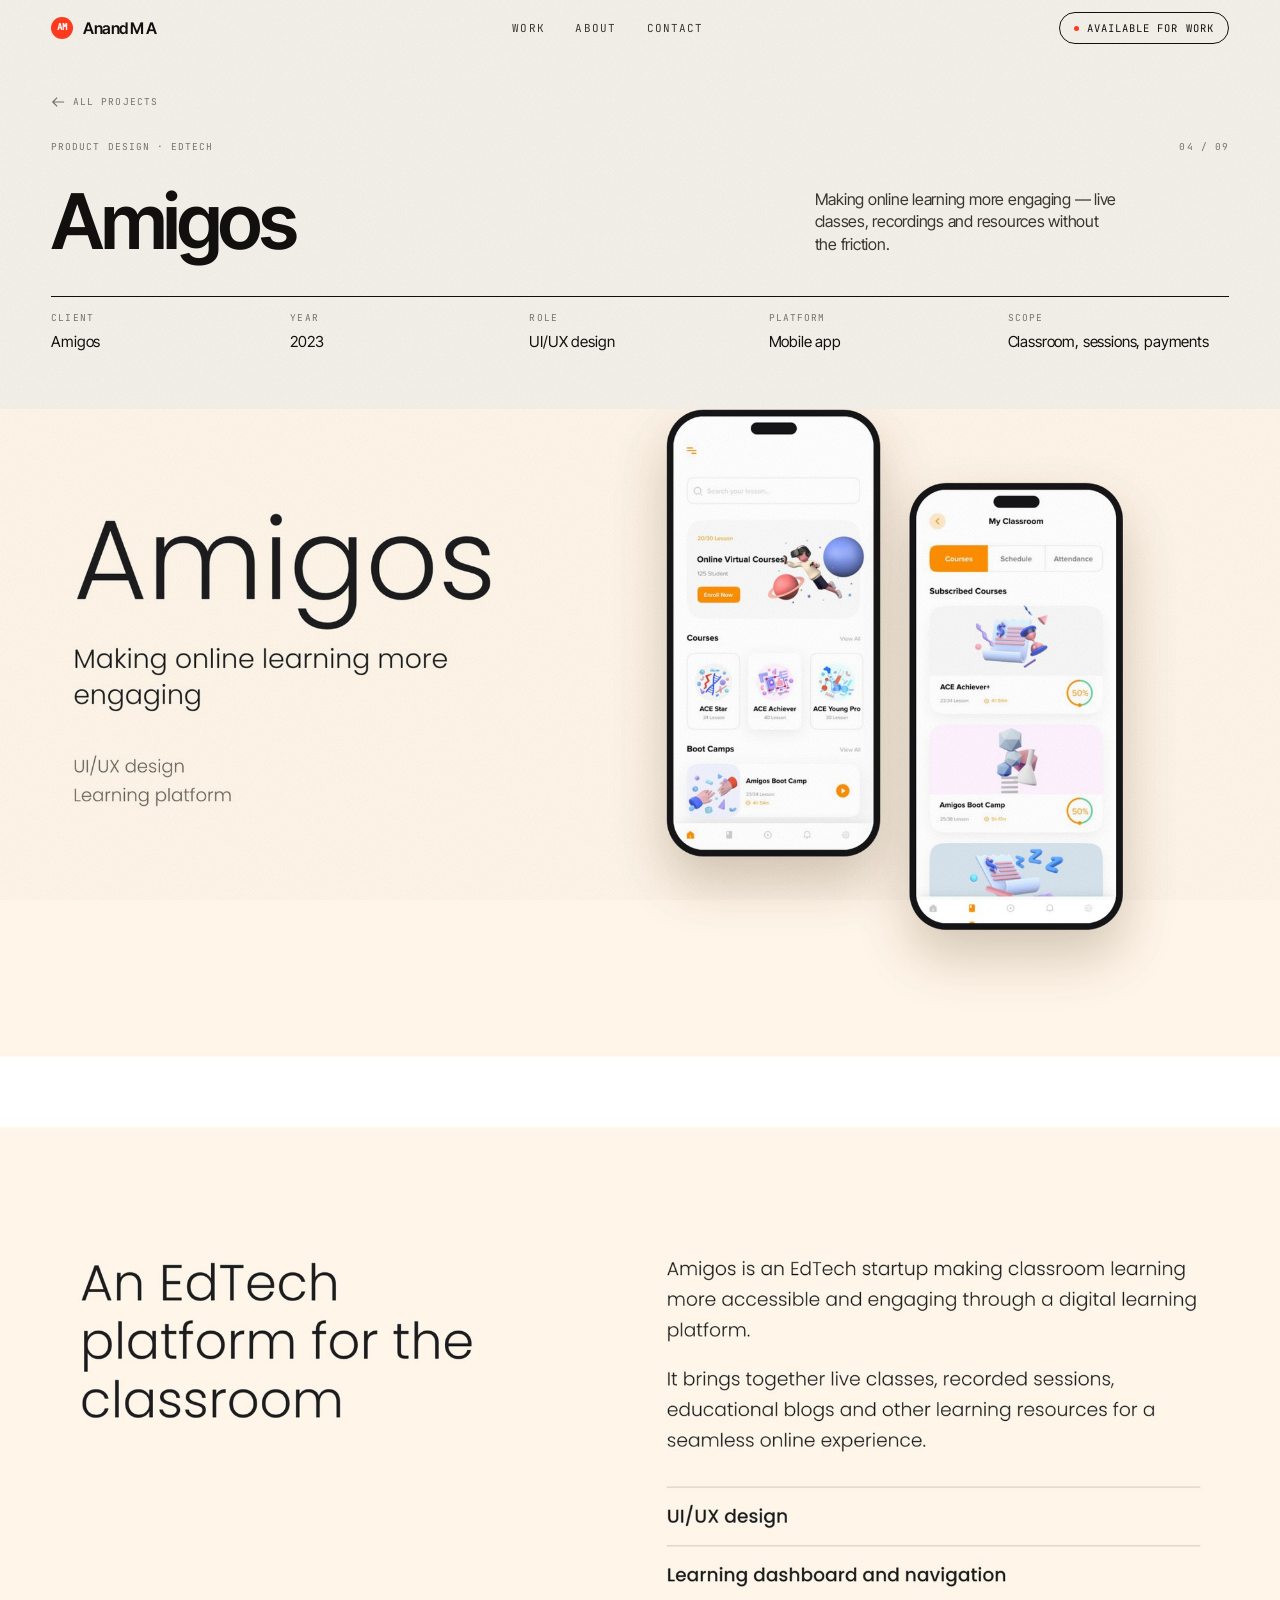
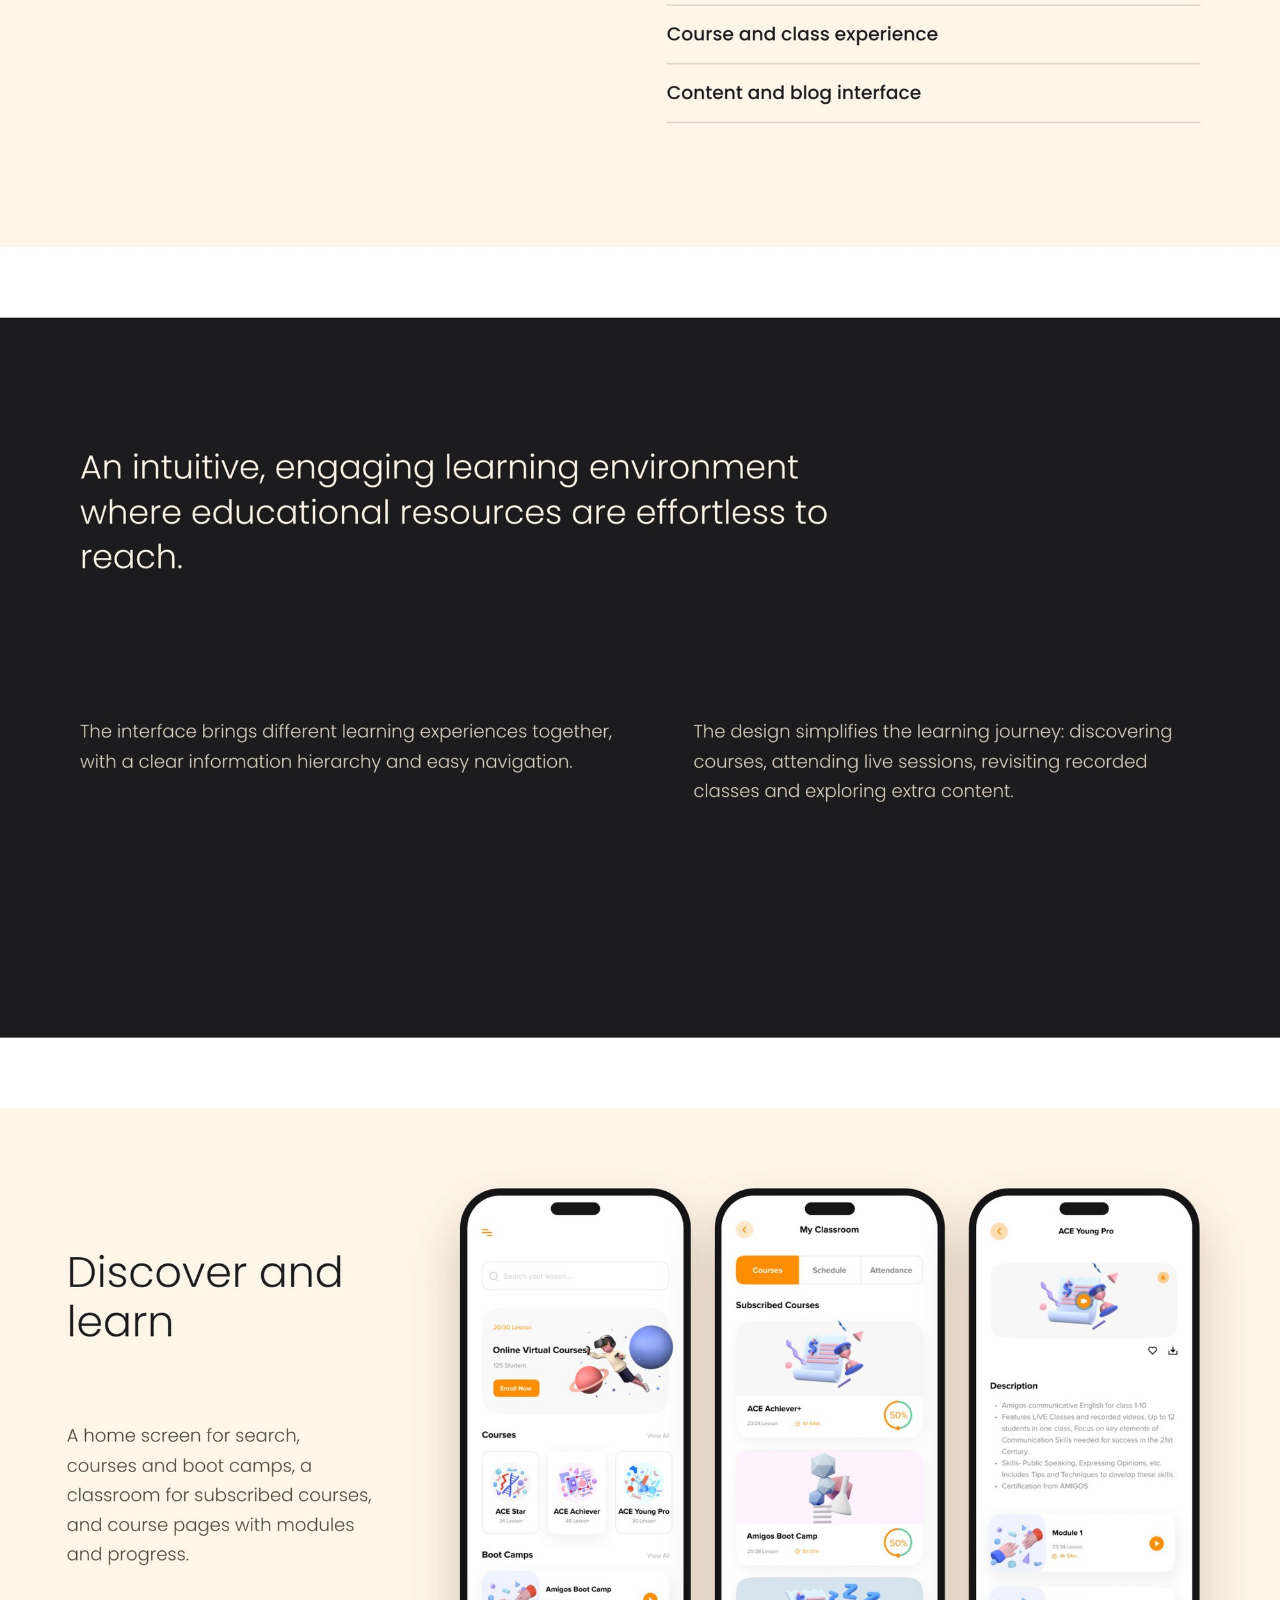
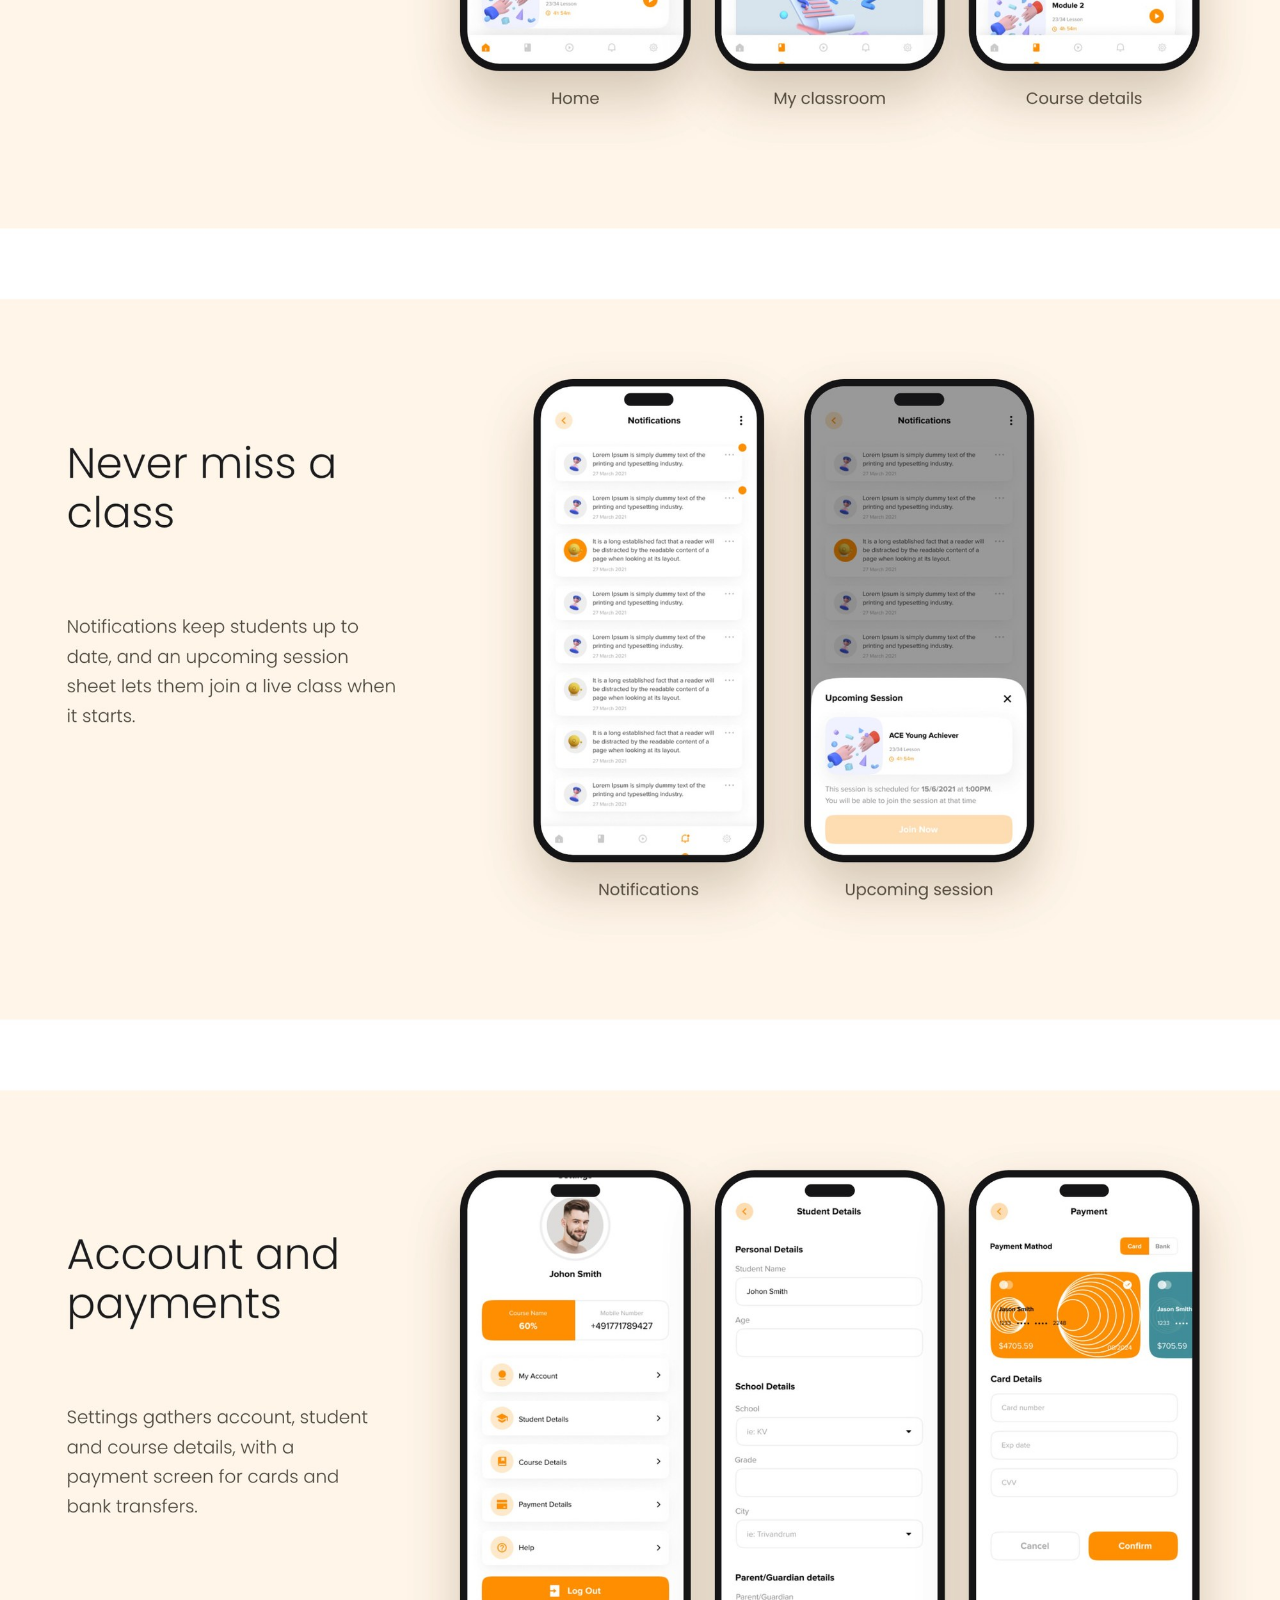
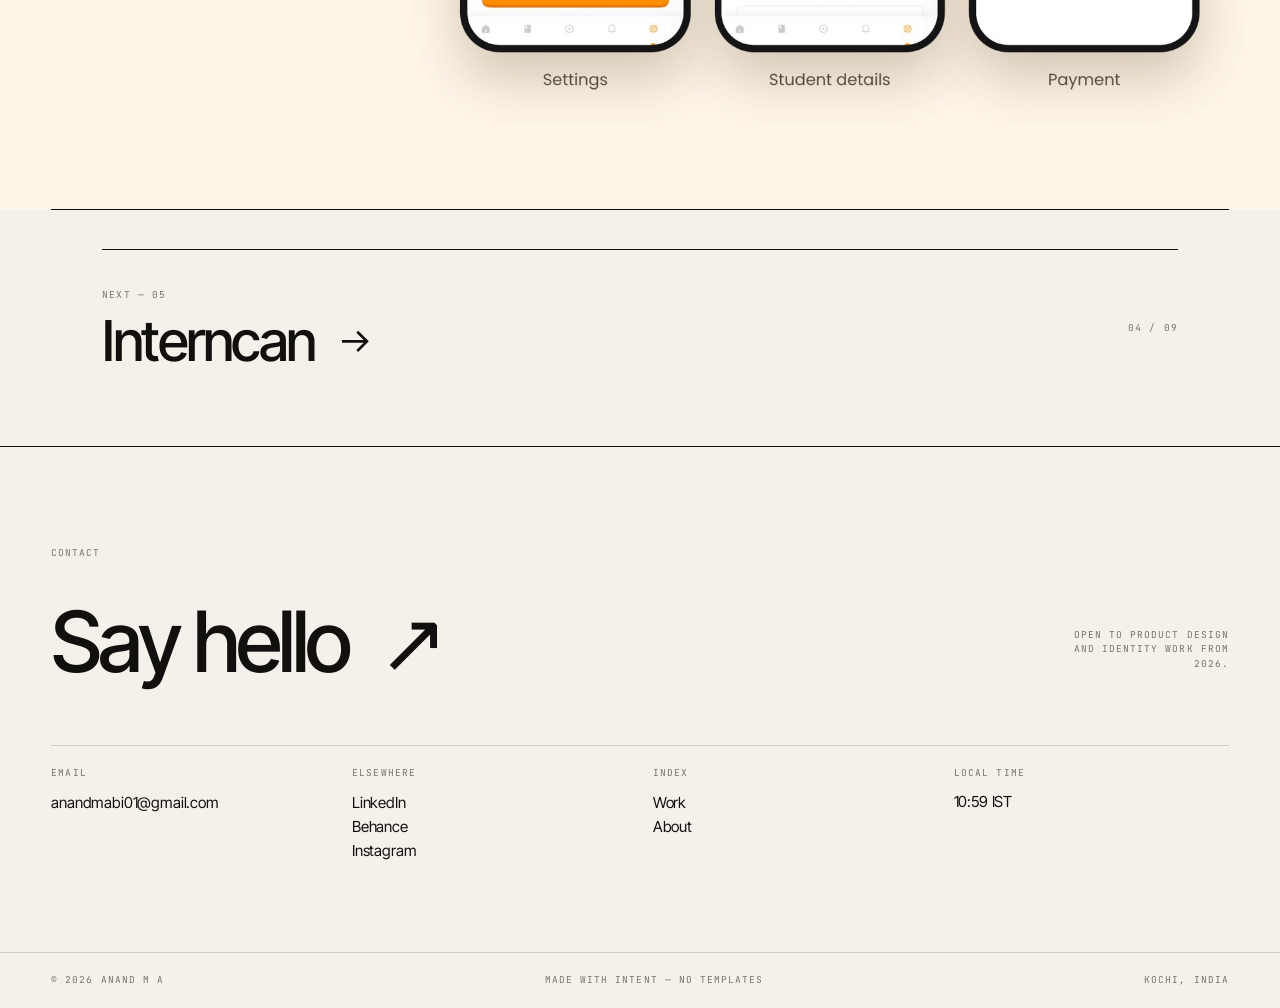
==== work/amigos.html @ 8d5a1444 "v0" ====
<!DOCTYPE html>
<html lang="en">
<head>
<meta charset="utf-8">
<meta name="viewport" content="width=device-width,initial-scale=1">
<title>Amigos — Anand M A</title>
<meta name="description" content="Making online learning more engaging — live classes, recordings and resources without the friction.">
<meta property="og:title" content="Amigos — Anand M A">
<meta property="og:description" content="Making online learning more engaging — live classes, recordings and resources without the friction.">
<meta property="og:type" content="website">
<link rel="stylesheet" href="../css/styles.css">
</head>
<body data-page="case">
<div class="progress" aria-hidden="true"></div>

<header class="site-head">
  <div class="wrap site-head__in">
    <a class="brand" href="../index.html" aria-label="Anand M A — home">
      <span class="brand__mark"><span>AM</span></span>
      <span>Anand M A</span>
    </a>
    <nav class="nav" aria-label="Primary"><a href="index.html#work">Work</a><a href="index.html#about">About</a><a href="index.html#contact">Contact</a></nav>
    <div class="site-head__right">
      <a class="head-cta" href="mailto:anandmabi01@gmail.com"><i></i>Available for work</a>
    </div>
  </div>
</header>

<main>
  <div class="wrap case-hero">
    <a class="case-back mono" href="../index.html#work"><svg viewBox="0 0 16 16" fill="none" stroke="currentColor" stroke-width="1.4" aria-hidden="true" width="14" height="14"><path d="M15 8H2M7 3 2 8l5 5"/></svg> All projects</a>
    <div class="case-hero__top">
      <p class="mono" style="margin:0">Product design · EdTech</p>
      <span class="mono">04 / 09</span>
    </div>
    <div class="case-head">
      <h1 class="case-hero__title">Amigos</h1>
      <p class="case-hero__lede">Making online learning more engaging — live classes, recordings and resources without the friction.</p>
    </div>
    <dl class="case-specs"><div><dt>Client</dt><dd>Amigos</dd></div><div><dt>Year</dt><dd>2023</dd></div><div><dt>Role</dt><dd>UI/UX design</dd></div><div><dt>Platform</dt><dd>Mobile app</dd></div><div><dt>Scope</dt><dd>Classroom, sessions, payments</dd></div></dl>
  </div>

  
  <div class="gallery" aria-label="Project images">
        <img src="../img/amigos/01.jpg" width="2000" height="1108" alt="" loading="eager" decoding="async">
<img src="../img/amigos/02.jpg" width="2000" height="1203" alt="" loading="lazy" decoding="async">
<img src="../img/amigos/03.jpg" width="2000" height="560" alt="" loading="lazy" decoding="async">
<img src="../img/amigos/04.jpg" width="2000" height="544" alt="" loading="lazy" decoding="async">
<img src="../img/amigos/05.jpg" width="2000" height="1331" alt="" loading="lazy" decoding="async">
<img src="../img/amigos/06.jpg" width="2000" height="1237" alt="" loading="lazy" decoding="async">
<img src="../img/amigos/07.jpg" width="2000" height="1206" alt="" loading="lazy" decoding="async">
  </div>

  <div class="wrap">
    <div class="case-more">
  <div class="wrap">
    <div class="case-more">
      <div>
        <p class="mono" style="margin:0 0 10px">Next — 05</p>
        <a class="case-more__link" href="interncan.html">Interncan <svg viewBox="0 0 16 16" fill="none" stroke="currentColor" stroke-width="1.4" aria-hidden="true"><path d="M1 8h13M9 3l5 5-5 5"/></svg></a>
      </div>
      <span class="mono">04 / 09</span>
    </div>
  </div>
</main>


<section class="contact" id="contact">
  <div class="wrap">
    <div class="contact__top">
      <div>
        <p class="mono">Contact</p>
        <a class="contact__mail" href="mailto:anandmabi01@gmail.com">Say hello &nbsp;↗</a>
      </div>
      <p class="mono" style="max-width:26ch;text-align:right">Open to product design and identity work from 2026.</p>
    </div>
    <div class="contact__grid">
      <div class="contact__col"><h4>Email</h4><a href="mailto:anandmabi01@gmail.com">anandmabi01@gmail.com</a></div>
      <div class="contact__col"><h4>Elsewhere</h4><a href="#">LinkedIn</a><br><a href="#">Behance</a><br><a href="#">Instagram</a><br></div>
      <div class="contact__col"><h4>Index</h4><a href="../index.html#work">Work</a><br><a href="../index.html#about">About</a></div>
      <div class="contact__col"><h4>Local time</h4><p data-clock>—</p></div>
    </div>
  </div>
</section>


<footer class="site-foot wrap">
  <span class="mono">© <span data-year>2026</span> Anand M A</span>
  <span class="mono">Made with intent — no templates</span>
  <span class="mono">Kochi, India</span>
</footer>

<script src="../js/site.js" defer></script>
</body>
</html>
---- css/styles.css ----
/* ============================================================
   Anand M A — portfolio
   Warm paper, hairline rules, oversized display type,
   mono micro-labels, one hard accent.
   ============================================================ */

/* ---------- fonts ---------- */
@font-face{font-family:'Inter Tight';src:url('../fonts/InterTight-400.woff2') format('woff2');font-weight:400;font-display:swap}
@font-face{font-family:'Inter Tight';src:url('../fonts/InterTight-500.woff2') format('woff2');font-weight:500;font-display:swap}
@font-face{font-family:'Inter Tight';src:url('../fonts/InterTight-600.woff2') format('woff2');font-weight:600;font-display:swap}
@font-face{font-family:'Inter Tight';src:url('../fonts/InterTight-700.woff2') format('woff2');font-weight:700;font-display:swap}
@font-face{font-family:'JB Mono';src:url('../fonts/JetBrainsMono-400.woff2') format('woff2');font-weight:400;font-display:swap}
@font-face{font-family:'JB Mono';src:url('../fonts/JetBrainsMono-500.woff2') format('woff2');font-weight:500;font-display:swap}

/* ---------- tokens ---------- */
:root{
  --paper:#F4F1EB;
  --paper-2:#EAE5DC;
  --ink:#12100E;
  --ink-soft:#3B372F;
  --muted:#79736A;
  --line:rgba(18,16,14,.16);
  --line-soft:rgba(18,16,14,.09);
  --accent:#FF3B1F;

  --display:'Inter Tight','Helvetica Neue',Helvetica,Arial,sans-serif;
  --mono:'JB Mono',ui-monospace,'SFMono-Regular',Menlo,Consolas,monospace;

  --gutter:clamp(18px,4vw,64px);
  --maxw:1720px;
  --rule:1px;

  --ease:cubic-bezier(.22,.61,.36,1);
  --ease-out:cubic-bezier(.16,1,.3,1);
}

*,*::before,*::after{box-sizing:border-box}
html{-webkit-text-size-adjust:100%}
html:focus-within{scroll-behavior:smooth}
body{
  margin:0;background:var(--paper);color:var(--ink);
  font-family:var(--display);font-weight:400;font-size:clamp(15px,1.02vw,17px);
  line-height:1.55;letter-spacing:-.011em;
  -webkit-font-smoothing:antialiased;-moz-osx-font-smoothing:grayscale;
  overflow-x:hidden;
}
/* paper grain */
body::after{
  content:"";position:fixed;inset:0;z-index:9999;pointer-events:none;opacity:.32;
  background-image:url("data:image/svg+xml,%3Csvg xmlns='http://www.w3.org/2000/svg' width='180' height='180'%3E%3Cfilter id='n'%3E%3CfeTurbulence type='fractalNoise' baseFrequency='.82' numOctaves='3' stitchTiles='stitch'/%3E%3CfeColorMatrix type='saturate' values='0'/%3E%3C/filter%3E%3Crect width='180' height='180' filter='url(%23n)' opacity='.34'/%3E%3C/svg%3E");
  mix-blend-mode:multiply;
}
img{display:block;max-width:100%;height:auto}
a{color:inherit;text-decoration:none}
::selection{background:var(--accent);color:#fff}
a:focus-visible,button:focus-visible{outline:2px solid var(--accent);outline-offset:4px}
section[id]{scroll-margin-top:clamp(64px,5vw,84px)}

/* ---------- type helpers ---------- */
.mono{
  font-family:var(--mono);font-size:clamp(9.5px,.72vw,11px);font-weight:400;
  letter-spacing:.11em;text-transform:uppercase;color:var(--muted);
  font-variant-numeric:tabular-nums;
}
.mono--ink{color:var(--ink)}
.h1{font-size:clamp(3.6rem,12.6vw,11.5rem);line-height:.84;letter-spacing:-.052em;font-weight:600;margin:0}
.h2{font-size:clamp(2.1rem,4.6vw,4.2rem);line-height:.95;letter-spacing:-.038em;font-weight:500;margin:0}
.h3{font-size:clamp(1.4rem,2.1vw,2rem);line-height:1.1;letter-spacing:-.028em;font-weight:500;margin:0}
.lede{font-size:clamp(1.15rem,1.65vw,1.55rem);line-height:1.35;letter-spacing:-.022em;font-weight:400;margin:0}
.body{font-size:clamp(.98rem,1.02vw,1.06rem);line-height:1.6;color:var(--ink-soft);margin:0}
.dim{color:var(--muted)}

/* ---------- layout ---------- */
.wrap{width:100%;max-width:var(--maxw);margin:0 auto;padding-inline:var(--gutter)}
.grid{display:grid;grid-template-columns:repeat(12,1fr);gap:clamp(12px,1.4vw,24px)}
.rule{height:var(--rule);background:var(--line);border:0;margin:0;width:100%}
.section{padding-block:clamp(56px,7vw,120px)}
.section--tight{padding-block:clamp(32px,3.6vw,60px)}
.section-head{display:flex;align-items:baseline;justify-content:space-between;gap:24px;padding-bottom:clamp(18px,2vw,34px)}

/* ---------- header ---------- */
.site-head{
  position:sticky;top:0;z-index:100;
  background:color-mix(in srgb,var(--paper) 92%,transparent);
  backdrop-filter:blur(14px) saturate(120%);
  border-bottom:var(--rule) solid transparent;
  transition:border-color .4s var(--ease),background .4s var(--ease);
}
.site-head.is-scrolled{border-bottom-color:var(--line)}
.site-head__in{display:flex;align-items:center;justify-content:space-between;gap:clamp(12px,3vw,40px);height:clamp(56px,4.4vw,72px)}
.brand{display:flex;align-items:center;gap:10px;font-weight:600;letter-spacing:-.03em;font-size:1rem;white-space:nowrap}
.brand__mark{width:22px;height:22px;border-radius:50%;background:var(--accent);display:grid;place-items:center;flex:0 0 auto}
.brand__mark span{font-family:var(--mono);font-size:9px;color:#fff;letter-spacing:0}
.nav{display:flex;align-items:center;gap:clamp(16px,2.4vw,34px)}
.nav a{position:relative;font-family:var(--mono);font-size:11px;letter-spacing:.1em;text-transform:uppercase;color:var(--ink-soft);transition:color .25s}
.nav a::after{content:"";position:absolute;left:0;bottom:-4px;width:100%;height:1px;background:currentColor;transform:scaleX(0);transform-origin:right;transition:transform .45s var(--ease-out)}
.nav a:hover{color:var(--ink)}
.nav a:hover::after{transform:scaleX(1);transform-origin:left}
.head-cta{display:inline-flex;align-items:center;gap:8px;border:var(--rule) solid var(--ink);border-radius:999px;padding:7px 14px;font-family:var(--mono);font-size:10.5px;letter-spacing:.1em;text-transform:uppercase;transition:background .3s var(--ease),color .3s var(--ease)}
.head-cta:hover{background:var(--ink);color:var(--paper)}
.head-cta i{width:5px;height:5px;border-radius:50%;background:var(--accent);display:block}
.site-head__right{display:flex;align-items:center;gap:clamp(14px,2vw,28px)}

/* scroll progress */
.progress{position:fixed;top:0;left:0;height:2px;background:var(--accent);z-index:200;width:0;transform-origin:0 50%}

/* ---------- hero ---------- */
.hero{padding-top:clamp(20px,2.4vw,34px)}
.hero__meta{display:flex;justify-content:space-between;gap:20px;padding-block:12px;border-top:var(--rule) solid var(--line)}
.hero__body{padding-block:clamp(28px,4vw,64px) 0;display:grid;grid-template-columns:1fr;gap:clamp(34px,4.6vw,68px)}
.hero__title{position:relative}
.hero__title .line{display:block}
.hero__title .line--2{display:flex;align-items:baseline;gap:clamp(10px,1.6vw,26px)}
.hero__title .dot{width:clamp(12px,1.6vw,26px);height:clamp(12px,1.6vw,26px);border-radius:50%;background:var(--accent);flex:0 0 auto;transform:translateY(-.42em)}
.hero__sub{max-width:34ch}
.hero__aside{display:flex;flex-wrap:wrap;align-items:flex-end;justify-content:space-between;gap:24px}
.hero__para{max-width:42ch}
.hero__scroll{display:inline-flex;align-items:center;gap:10px;font-family:var(--mono);font-size:10.5px;letter-spacing:.11em;text-transform:uppercase}
.hero__scroll svg{width:11px;height:14px;animation:nudge 2.4s var(--ease) infinite}
@keyframes nudge{0%,100%{transform:translateY(0)}50%{transform:translateY(4px)}}

/* accent band + marquee */
.band{background:var(--accent);color:#fff;overflow:hidden;margin-top:clamp(28px,4vw,56px)}
.band__in{display:flex;align-items:center;height:clamp(46px,5vw,74px)}
.marquee{display:flex;width:max-content;animation:slide 42s linear infinite}
.marquee span{font-family:var(--mono);font-size:clamp(10px,1vw,12.5px);letter-spacing:.16em;text-transform:uppercase;padding-inline:clamp(14px,1.6vw,26px);white-space:nowrap;display:flex;align-items:center;gap:clamp(14px,1.6vw,26px)}
.marquee span::after{content:"";width:5px;height:5px;border-radius:50%;background:currentColor;opacity:.7;display:block}
@keyframes slide{from{transform:translate3d(0,0,0)}to{transform:translate3d(-50%,0,0)}}

/* ---------- work index ---------- */
.work{padding-block:clamp(40px,5vw,80px) 0}
.index{border-top:var(--rule) solid var(--ink)}
.index__row{
  position:relative;display:grid;
  grid-template-columns:clamp(34px,4.2vw,64px) minmax(0,1fr) minmax(0,.85fr) 80px 34px;
  align-items:center;gap:clamp(10px,1.6vw,28px);
  padding-block:clamp(18px,2.1vw,30px);
  border-bottom:var(--rule) solid var(--line);
  isolation:isolate;transition:color .35s var(--ease),padding .45s var(--ease-out);
}
.index__row>*{position:relative;z-index:2}
.index__row::before{
  content:"";position:absolute;inset:0;background:var(--ink);z-index:1;
  transform:scaleY(0);transform-origin:bottom;transition:transform .42s var(--ease-out);
}
.index__row:hover{color:var(--paper);padding-inline:clamp(8px,1vw,18px)}
.index__row:hover::before{transform:scaleY(1)}
.index__row:hover .mono,.index__row:hover .index__disc{color:rgba(244,241,235,.62)}
.index__num{font-family:var(--mono);font-size:10.5px;letter-spacing:.1em;color:var(--muted);transition:color .35s}
.index__title{font-size:clamp(1.5rem,3.4vw,3rem);line-height:1;letter-spacing:-.04em;font-weight:500;transition:transform .45s var(--ease-out)}
.index__row:hover .index__title{transform:translateX(6px)}
.index__disc{font-size:clamp(.8rem,.92vw,.95rem);color:var(--ink-soft);letter-spacing:-.01em;transition:color .35s}
.index__year{font-family:var(--mono);font-size:10.5px;letter-spacing:.1em;text-align:right;color:var(--muted);transition:color .35s}
.index__arrow{justify-self:end;width:24px;height:24px;display:grid;place-items:center;transition:transform .45s var(--ease-out)}
.index__arrow svg{width:16px;height:16px;overflow:visible}
.index__row:hover .index__arrow{transform:translate(4px,-4px)}
.index__foot{display:flex;justify-content:space-between;gap:20px;padding-top:16px}

/* cursor preview */
.preview{
  position:fixed;top:0;left:0;width:clamp(240px,26vw,400px);
  aspect-ratio:3/2;overflow:hidden;pointer-events:none;z-index:90;
  opacity:0;transform:translate3d(-50%,-50%,0) scale(.94);
  transition:opacity .35s var(--ease),transform .5s var(--ease-out);
  box-shadow:0 24px 60px -20px rgba(18,16,14,.35);
  background:var(--paper-2);
}
.preview img{width:100%;height:100%;object-fit:cover;object-position:center}
.preview.is-on{opacity:1;transform:translate3d(-50%,-50%,0) scale(1)}
.preview__tag{position:absolute;left:0;bottom:0;padding:6px 9px;background:var(--accent);color:#fff;font-family:var(--mono);font-size:9px;letter-spacing:.12em;text-transform:uppercase}

/* ---------- about ---------- */
.about{display:grid;grid-template-columns:repeat(12,1fr);gap:clamp(16px,2vw,32px);align-items:start}
.about__label{
  grid-column:1/span 12;display:flex;justify-content:space-between;align-items:baseline;gap:20px;
  border-bottom:var(--rule) solid var(--ink);padding-bottom:14px;margin-bottom:clamp(4px,1vw,14px);
}
.about__main{grid-column:1/span 6}
.about__side{grid-column:8/span 5;padding-top:6px}
.about__main p+p{margin-top:1em}
.about__portrait{
  position:relative;aspect-ratio:4/5;background:var(--ink);color:var(--paper);
  overflow:hidden;margin:0 0 16px;
}
.about__portrait img{display:block;width:100%;height:100%;object-fit:cover;object-position:center}
.stats{display:grid;grid-template-columns:1fr 1fr;gap:0 clamp(16px,2vw,28px);border-top:var(--rule) solid var(--line)}
.stat{display:flex;align-items:baseline;justify-content:space-between;gap:14px;padding-block:10px;border-bottom:var(--rule) solid var(--line)}
.stat b{font-size:1.15rem;font-weight:500;letter-spacing:-.02em}
.stat span{font-family:var(--mono);font-size:10px;letter-spacing:.1em;text-transform:uppercase;color:var(--muted)}

/* ---------- capabilities ---------- */
.caps{border-top:var(--rule) solid var(--ink);display:grid;grid-template-columns:repeat(12,1fr)}
.cap{grid-column:span 3;padding-block:clamp(20px,2.4vw,34px);padding-right:20px;border-right:var(--rule) solid var(--line);display:flex;flex-direction:column;gap:clamp(24px,4vw,58px);min-height:clamp(170px,17vw,240px)}
.cap:last-child{border-right:0}
.cap__num{font-family:var(--mono);font-size:10px;letter-spacing:.1em;color:var(--muted)}
.cap h3{font-size:clamp(1.05rem,1.4vw,1.35rem);font-weight:500;letter-spacing:-.02em;margin:0 0 6px}
.cap p{margin:0;font-size:.92rem;line-height:1.45;color:var(--muted);max-width:26ch}

/* ---------- contact ---------- */
.contact{padding-block:clamp(56px,7vw,110px);border-top:var(--rule) solid var(--ink)}
.contact__top{display:flex;justify-content:space-between;align-items:flex-end;gap:24px;flex-wrap:wrap}
.contact__mail{display:inline-block;font-size:clamp(2rem,6.6vw,6rem);line-height:.95;letter-spacing:-.045em;font-weight:500;position:relative;margin-top:clamp(18px,2.4vw,34px)}
.contact__mail::after{content:"";position:absolute;left:0;bottom:-.06em;width:100%;height:2px;background:var(--accent);transform:scaleX(0);transform-origin:right;transition:transform .6s var(--ease-out)}
.contact__mail:hover::after{transform:scaleX(1);transform-origin:left}
.contact__grid{display:grid;grid-template-columns:repeat(12,1fr);gap:clamp(14px,2vw,30px);margin-top:clamp(36px,5vw,72px);border-top:var(--rule) solid var(--line);padding-top:20px}
.contact__col{grid-column:span 3}
.contact__col h4{margin:0 0 10px;font-family:var(--mono);font-size:9.5px;letter-spacing:.12em;text-transform:uppercase;color:var(--muted);font-weight:400}
.contact__col a,.contact__col p{margin:0;font-size:.95rem;line-height:1.5}
.contact__col a{display:inline-block;transition:opacity .25s}
.contact__col a:hover{opacity:.55}
.site-foot{display:flex;justify-content:space-between;gap:16px;flex-wrap:wrap;padding-block:20px;border-top:var(--rule) solid var(--line)}

/* ============================================================
   CASE STUDY
   ============================================================ */
.case-hero{padding-top:clamp(18px,2vw,28px)}
.case-back{display:inline-flex;align-items:center;gap:8px;padding-block:12px}
.case-back svg{transition:transform .4s var(--ease-out)}
.case-back:hover svg{transform:translateX(-4px)}
.case-head{display:grid;grid-template-columns:minmax(0,7fr) minmax(0,4fr);gap:clamp(16px,3vw,48px);align-items:end;margin-top:clamp(18px,2.6vw,38px)}
.case-hero__title{font-size:clamp(2.6rem,6vw,5.6rem);line-height:.88;letter-spacing:-.045em;font-weight:600;margin:0}
.case-hero__top{display:flex;justify-content:space-between;align-items:baseline;gap:20px;margin-top:clamp(10px,1.4vw,18px)}
.case-hero__lede{max-width:34ch;font-size:clamp(1rem,1.15vw,1.2rem);line-height:1.4;letter-spacing:-.015em;margin:0;color:var(--ink-soft)}
.case-hero__lede em{font-style:normal;color:var(--muted)}
.case-specs{display:grid;grid-template-columns:repeat(5,1fr);gap:clamp(10px,1.4vw,24px);margin-top:clamp(26px,3.2vw,44px);border-top:var(--rule) solid var(--ink);padding-top:14px}
.case-specs div{display:flex;flex-direction:column;gap:6px}
.case-specs dt{font-family:var(--mono);font-size:9.5px;letter-spacing:.12em;text-transform:uppercase;color:var(--muted)}
.case-specs dd{margin:0;font-size:.95rem;line-height:1.35}

.cover{margin-top:clamp(30px,4vw,58px)}
.cover img{width:100%}

/* exported case-study spreads, stacked edge to edge */
.gallery{margin-top:clamp(34px,4.4vw,64px);background:#fff}
.gallery img{display:block;width:100%;height:auto}
.plate{position:relative;background:var(--paper-2);overflow:hidden}
.plate img{width:100%;height:100%;object-fit:cover;display:block}
.plate--bleed{margin-inline:calc(var(--gutter) * -1)}
.plate figcaption{display:flex;justify-content:space-between;gap:16px;padding-top:9px;font-family:var(--mono);font-size:9.5px;letter-spacing:.1em;text-transform:uppercase;color:var(--muted)}
.plate--framed{outline:var(--rule) solid var(--line-soft);outline-offset:-1px}

.case-section{display:grid;grid-template-columns:repeat(12,1fr);gap:clamp(14px,2vw,30px);padding-block:clamp(44px,6vw,96px);border-top:var(--rule) solid var(--line)}
.case-section:first-of-type{border-top:0}
.case-section__label{grid-column:1/span 3;position:sticky;top:96px;align-self:start;display:flex;flex-direction:column;gap:8px}
.case-section__body{grid-column:5/span 6}
.case-section__body>*+*{margin-top:1em}
.case-section__body p{font-size:clamp(1rem,1.12vw,1.14rem);line-height:1.62;color:var(--ink-soft);margin:0}
.case-section__body p+p{margin-top:1.1em}
.case-section__body h3{margin:0;font-size:clamp(1.7rem,3vw,2.6rem);line-height:1.02;letter-spacing:-.035em;font-weight:500}
.case-section--narrow .case-section__body{grid-column:5/span 5}
.case-section--wide .case-section__body{grid-column:1/span -1}

.pullquote{grid-column:2/span 10;font-size:clamp(1.6rem,3.6vw,3.4rem);line-height:1.06;letter-spacing:-.04em;font-weight:500;margin:0;padding-block:clamp(20px,3vw,40px)}
.pullquote span{color:var(--accent)}

.figure-stack{display:grid;gap:clamp(14px,2vw,30px);padding-block:clamp(20px,3vw,44px)}
.fig-pair{display:grid;grid-template-columns:1fr 1fr;gap:clamp(10px,1.4vw,22px)}
.fig-pair figcaption{padding-top:9px;font-family:var(--mono);font-size:9.5px;letter-spacing:.1em;text-transform:uppercase;color:var(--muted)}

.case-more{display:flex;align-items:center;justify-content:space-between;gap:20px;border-top:var(--rule) solid var(--ink);padding-block:clamp(24px,3vw,40px)}
.case-more__link{display:flex;align-items:center;gap:clamp(14px,2vw,28px);font-size:clamp(1.8rem,4.4vw,4rem);line-height:1;letter-spacing:-.045em;font-weight:500;transition:opacity .3s}
.case-more__link:hover{opacity:.6}
.case-more__link svg{width:clamp(20px,2.4vw,34px);height:auto;flex:0 0 auto;transition:transform .45s var(--ease-out)}
.case-more__link:hover svg{transform:translateX(6px)}

/* ---------- reveal ---------- */
[data-reveal]{opacity:0;transform:translateY(18px);transition:opacity .9s var(--ease-out),transform .9s var(--ease-out)}
[data-reveal].is-in{opacity:1;transform:none}
[data-reveal][data-delay="1"]{transition-delay:.08s}
[data-reveal][data-delay="2"]{transition-delay:.16s}
[data-reveal][data-delay="3"]{transition-delay:.24s}

@media (prefers-reduced-motion:reduce){
  *,*::before,*::after{animation-duration:.001ms!important;animation-iteration-count:1!important;transition-duration:.001ms!important}
  [data-reveal]{opacity:1;transform:none}
}

/* ---------- responsive ---------- */
@media (max-width:1100px){
  .about__main{grid-column:1/span 7}
  .about__side{grid-column:8/span 5}
  .cap{grid-column:span 6;border-right:0;border-bottom:var(--rule) solid var(--line)}
  .cap:nth-child(odd){border-right:var(--rule) solid var(--line)}
  .case-specs{grid-template-columns:repeat(3,1fr);row-gap:18px}
  .case-section__label{grid-column:1/span 12;position:static;flex-direction:row;gap:14px;align-items:baseline;margin-bottom:10px}
  .case-section__body,.case-section--narrow .case-section__body{grid-column:1/span 11}
  .pullquote{grid-column:1/span 12}
}
@media (max-width:820px){
  .case-head{grid-template-columns:1fr;gap:14px;align-items:start}
  .case-hero__lede{max-width:44ch}
  .hero__title .dot{display:none}
  .hero__aside{gap:18px}
  .about__main,.about__side{grid-column:1/span 12}
  .about__side{padding-top:24px}
  .about__portrait{aspect-ratio:4/5}
  .nav{display:none}
  .site-head__right .head-cta{display:none}
  .index__row{grid-template-columns:30px minmax(0,1fr) 26px;row-gap:4px}
  .index__disc{grid-column:2/span 1;font-size:.82rem}
  .index__year{display:none}
  .fig-pair{grid-template-columns:1fr}
  .case-specs{grid-template-columns:1fr 1fr}
  .contact__col{grid-column:span 6}
  .preview{display:none}
}
@media (max-width:560px){
  .cap{grid-column:span 12;border-right:0;min-height:0;gap:20px}
  .contact__col{grid-column:span 12}
  .hero__meta span:nth-child(2){display:none}
  .plate--bleed{margin-inline:calc(var(--gutter) * -.5)}
}
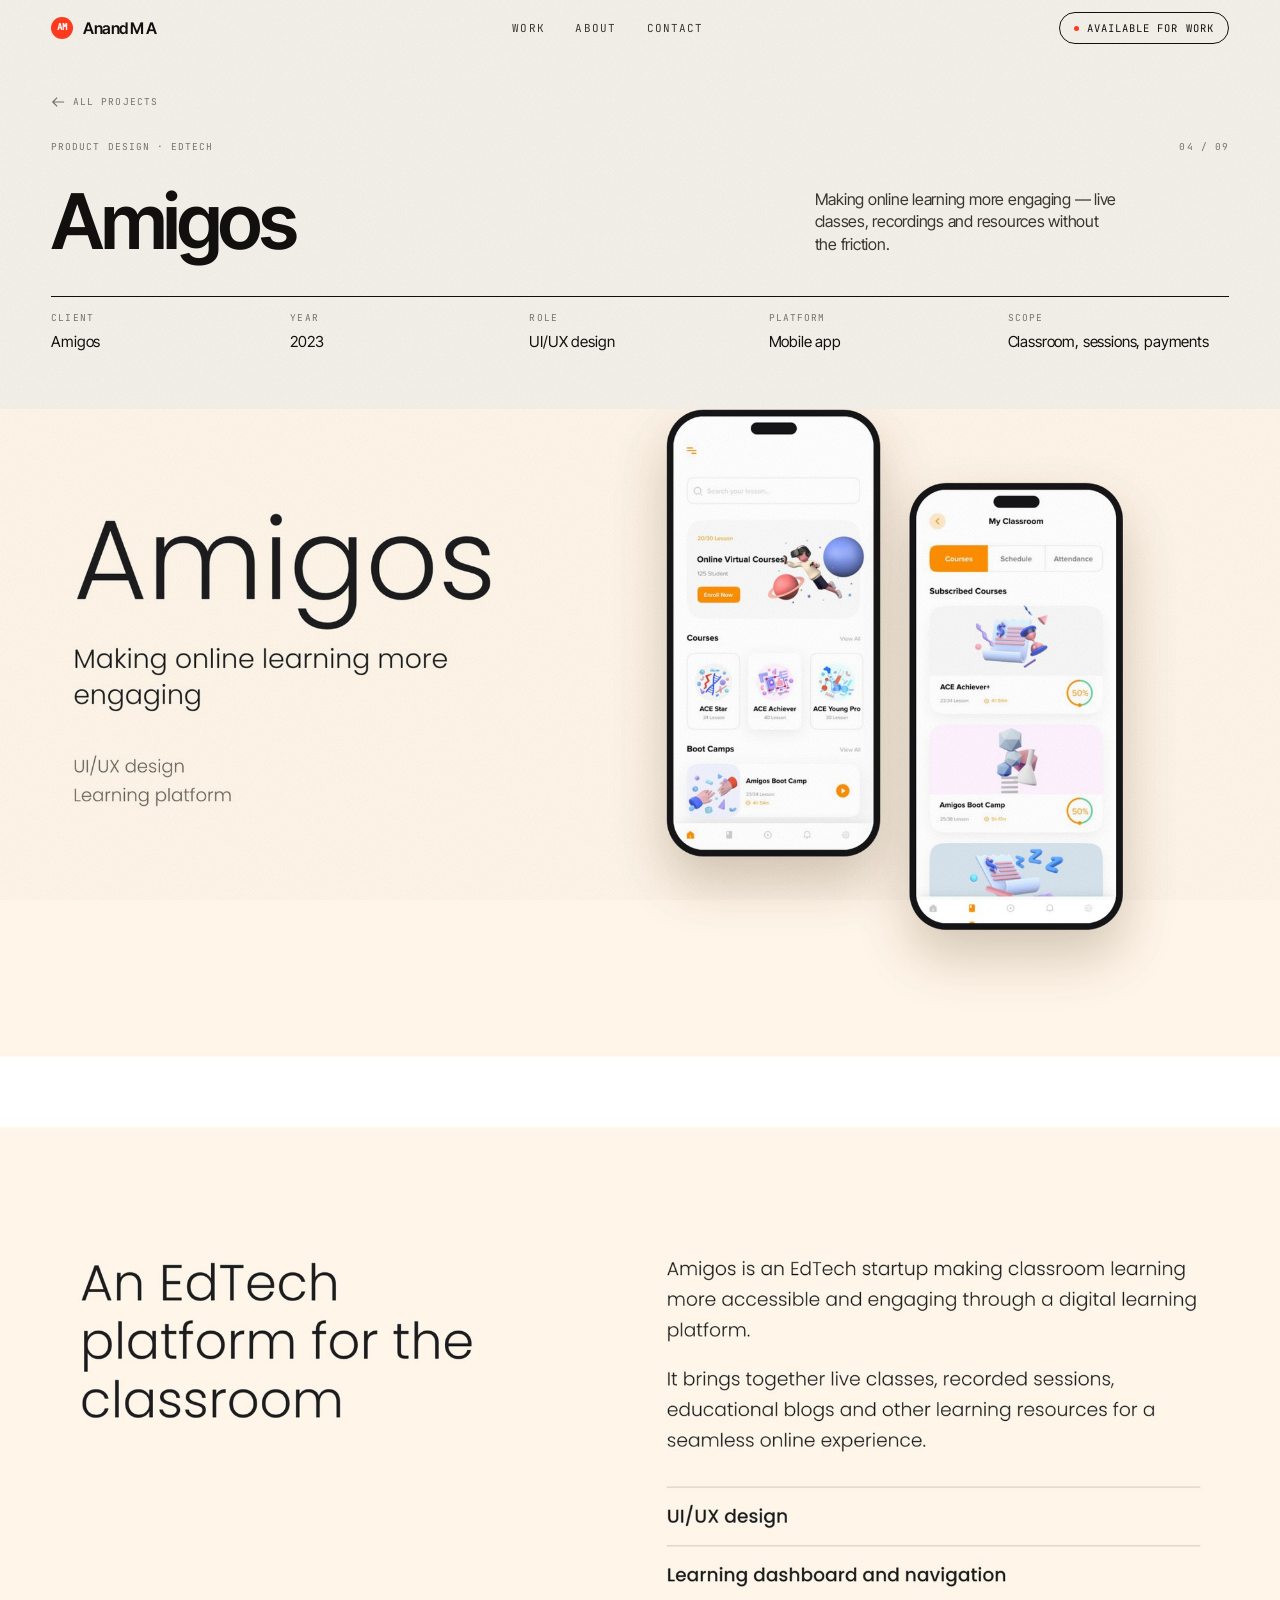
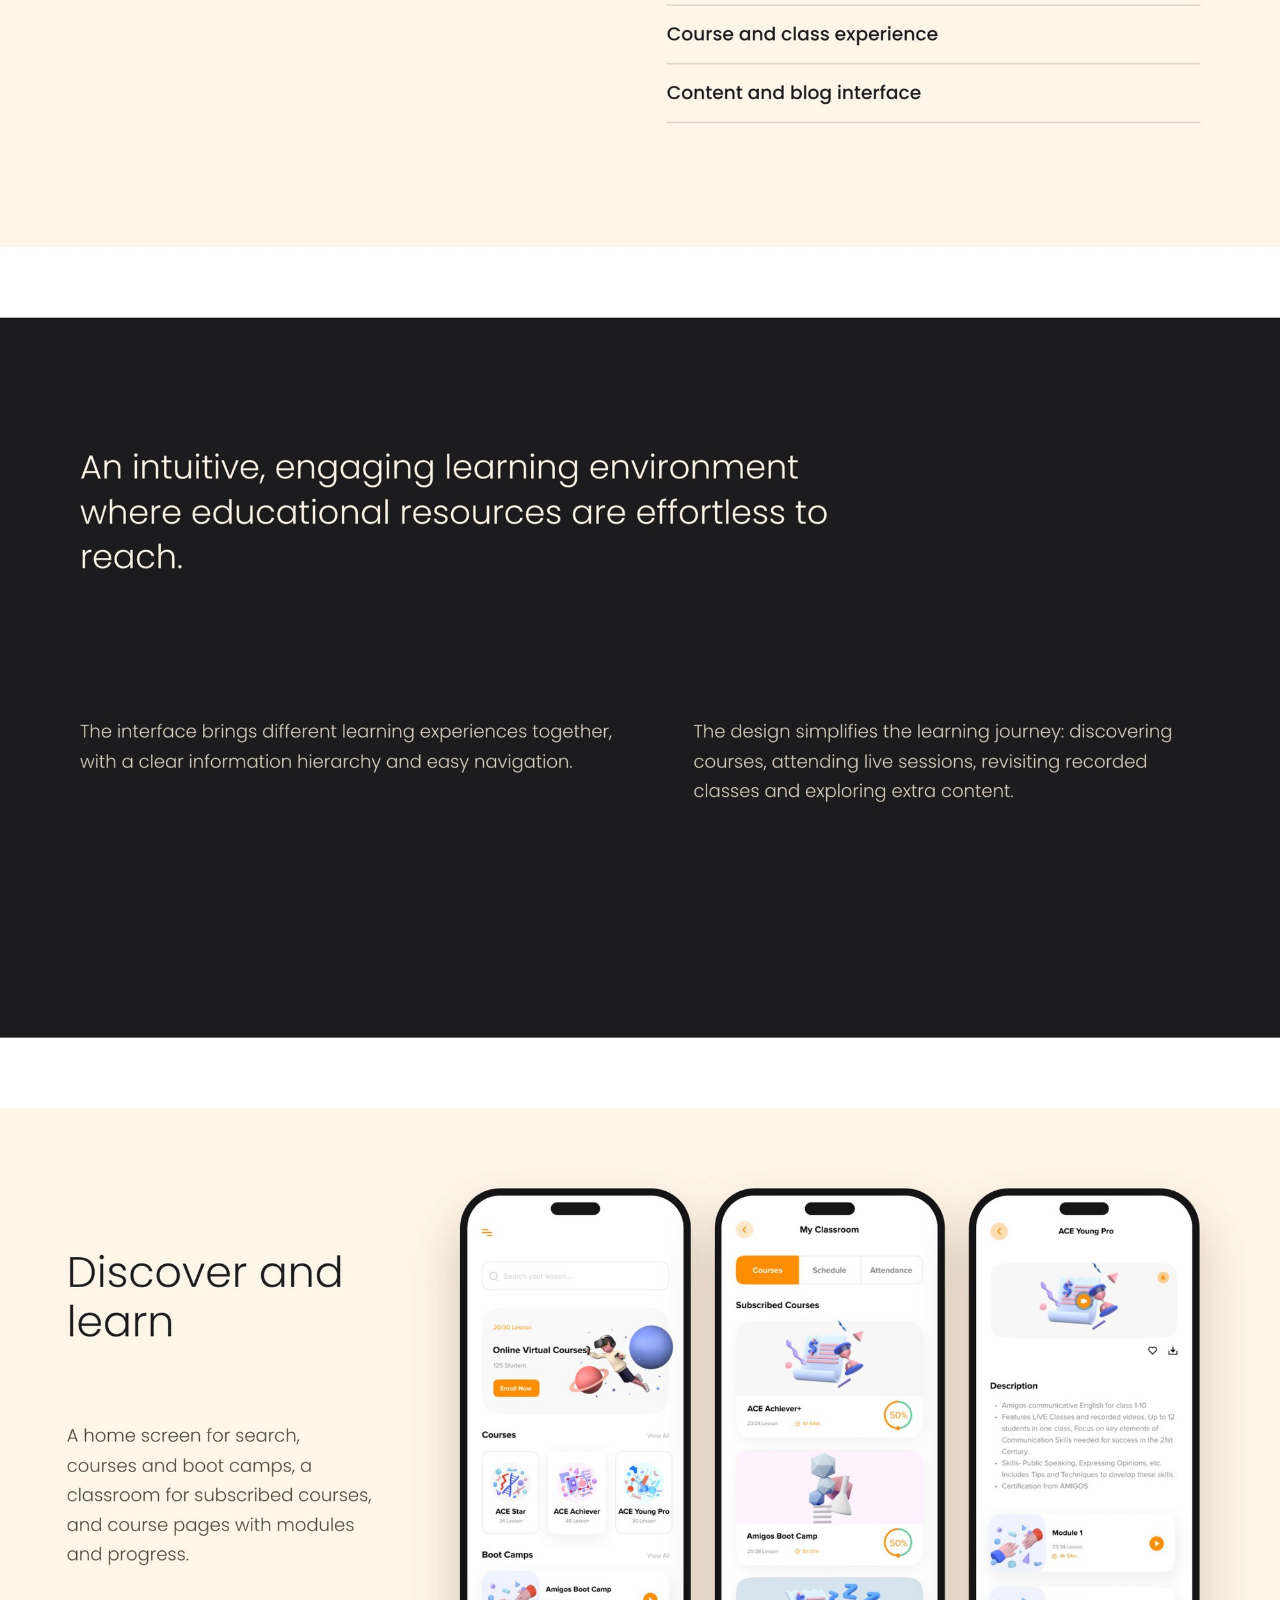
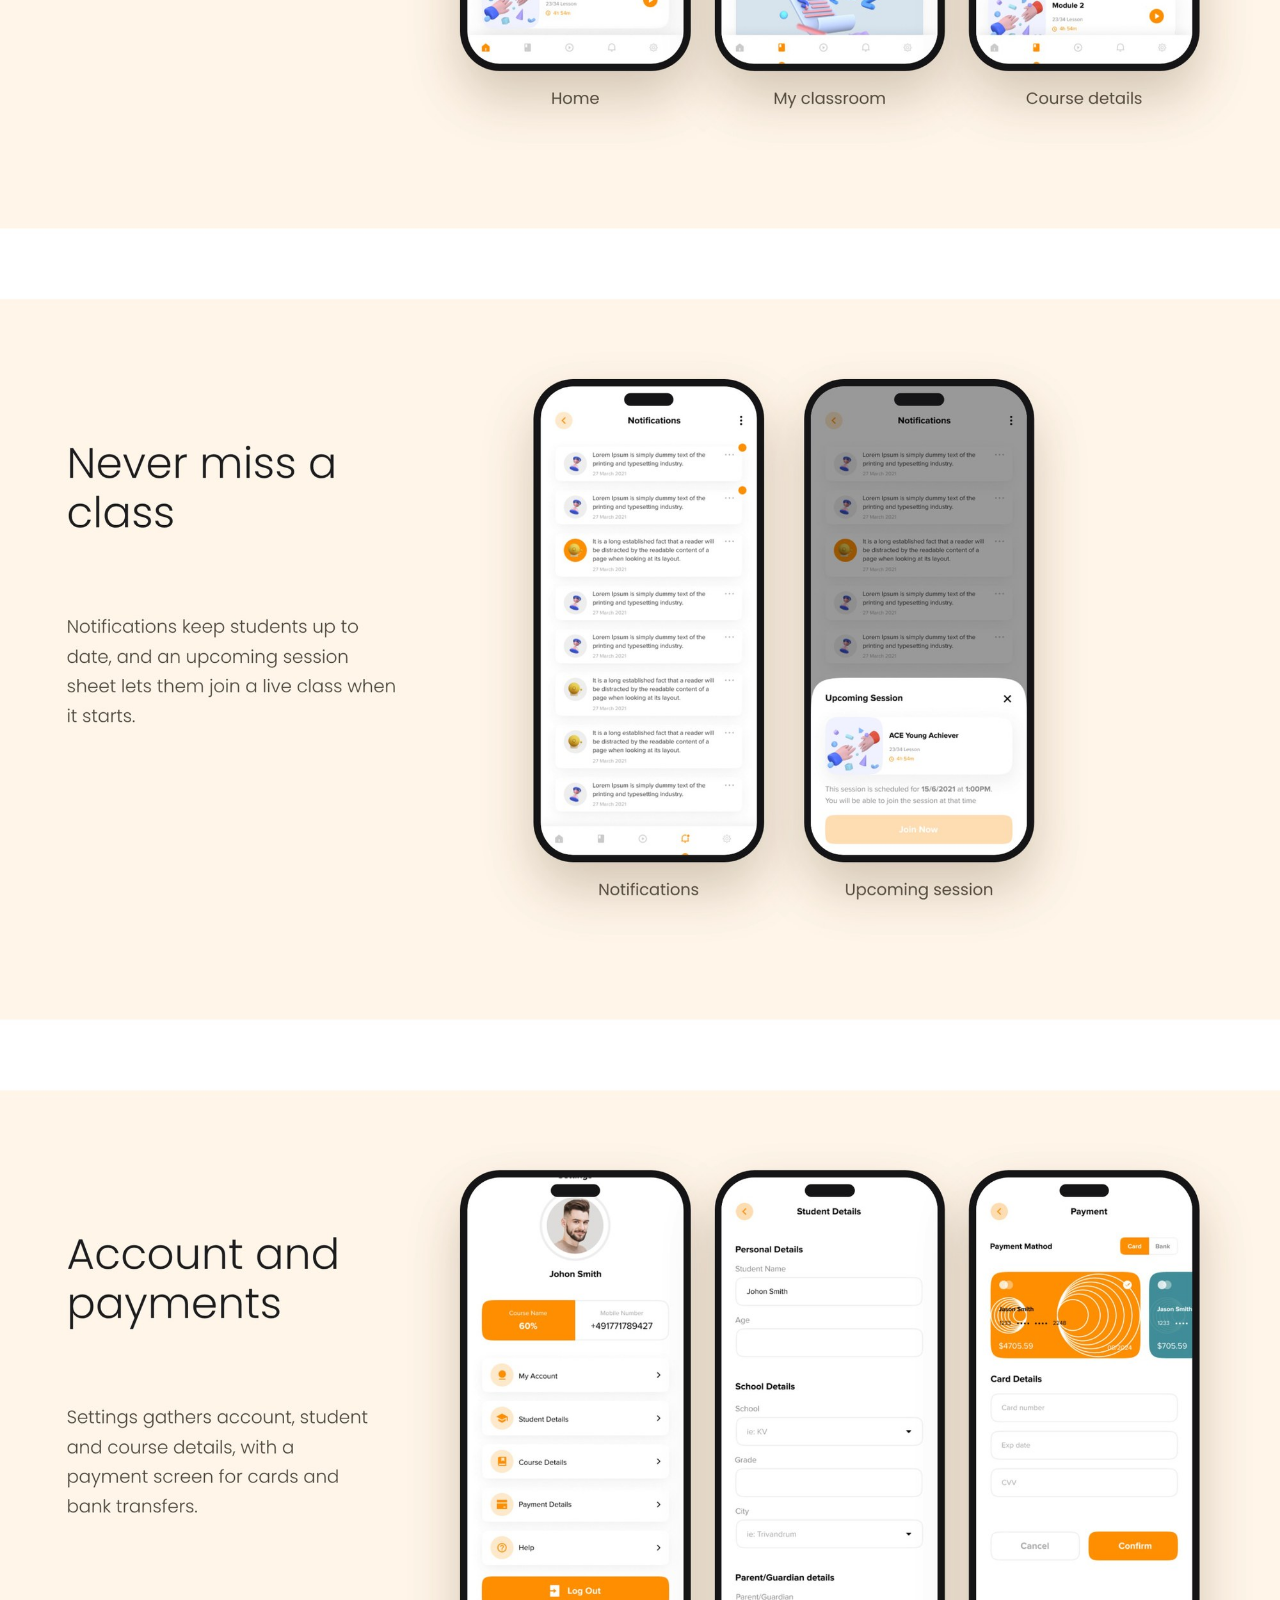
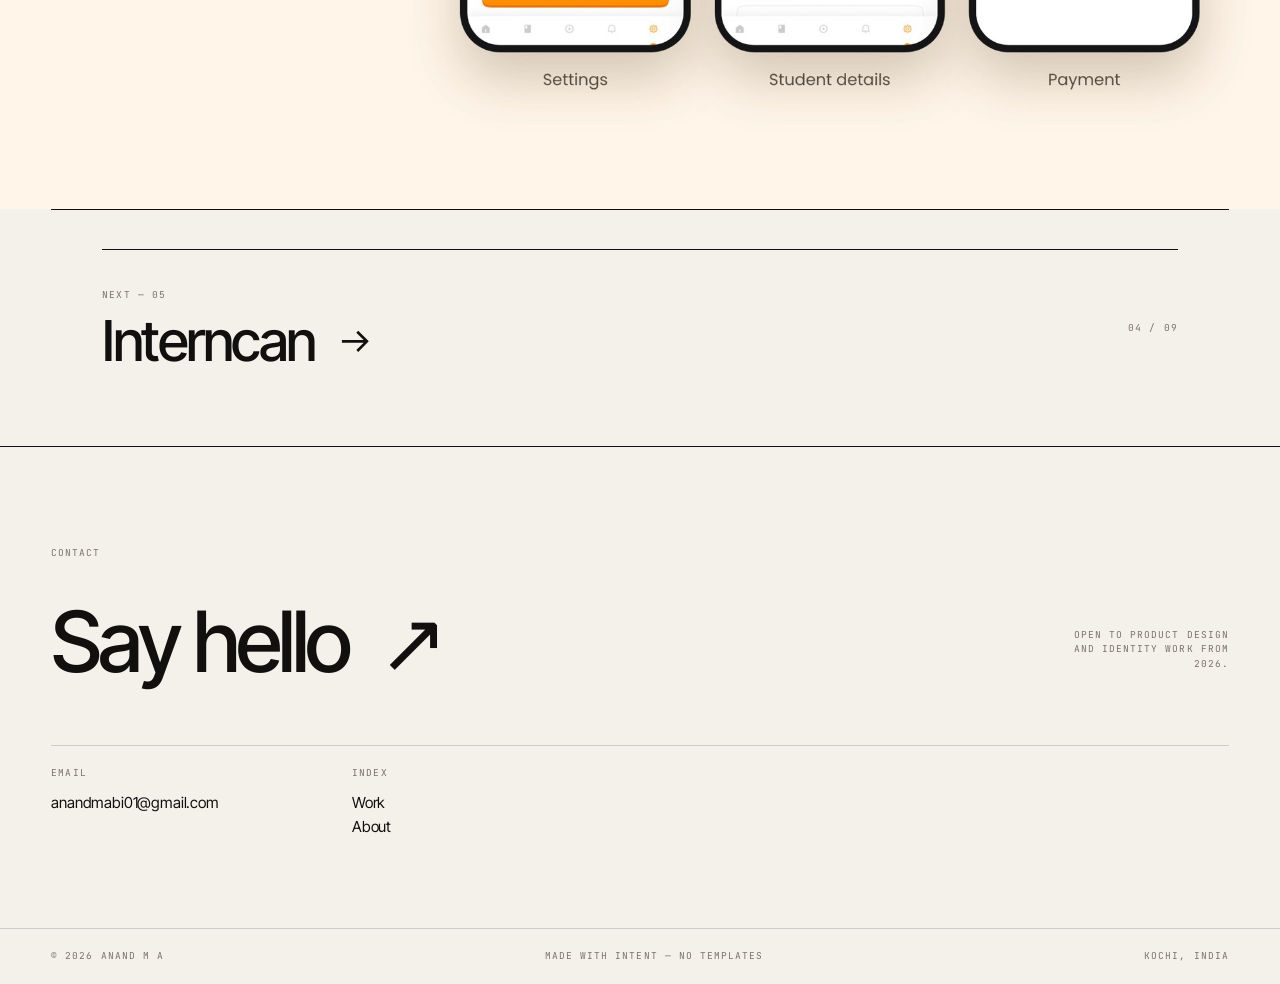
==== commit ceea952c: "removed social links and local time from footer" ====
--- a/work/amigos.html
+++ b/work/amigos.html
@@ -76,9 +76,7 @@
     </div>
     <div class="contact__grid">
       <div class="contact__col"><h4>Email</h4><a href="mailto:anandmabi01@gmail.com">anandmabi01@gmail.com</a></div>
-      <div class="contact__col"><h4>Elsewhere</h4><a href="#">LinkedIn</a><br><a href="#">Behance</a><br><a href="#">Instagram</a><br></div>
       <div class="contact__col"><h4>Index</h4><a href="../index.html#work">Work</a><br><a href="../index.html#about">About</a></div>
-      <div class="contact__col"><h4>Local time</h4><p data-clock>—</p></div>
     </div>
   </div>
 </section>
